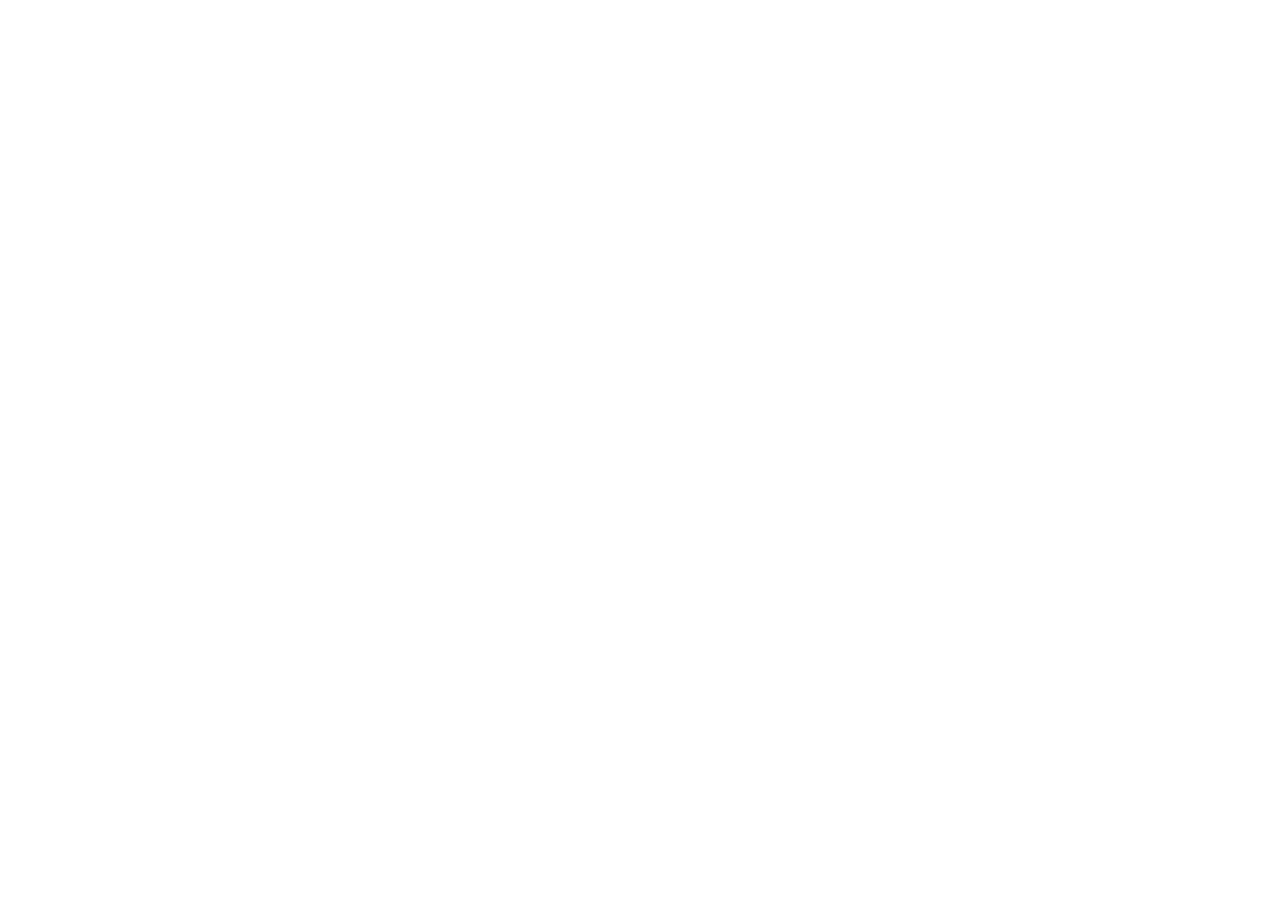
==== index.html @ 12c87881 "added some page for testing" ====
<!DOCTYPE html>
<html lang="ru">
<head>
    <meta charset="UTF-8">
    <meta name="viewport" content="width=device-width, initial-scale=1.0">
    <title>SANCHEXAS WRITES</title>
    <style>
        body{
            font-family: monospace;
            font-size: 18px;
        }
    </style>
</head>
<body>
    
    <script>
        
    </script>
</body>
</html>
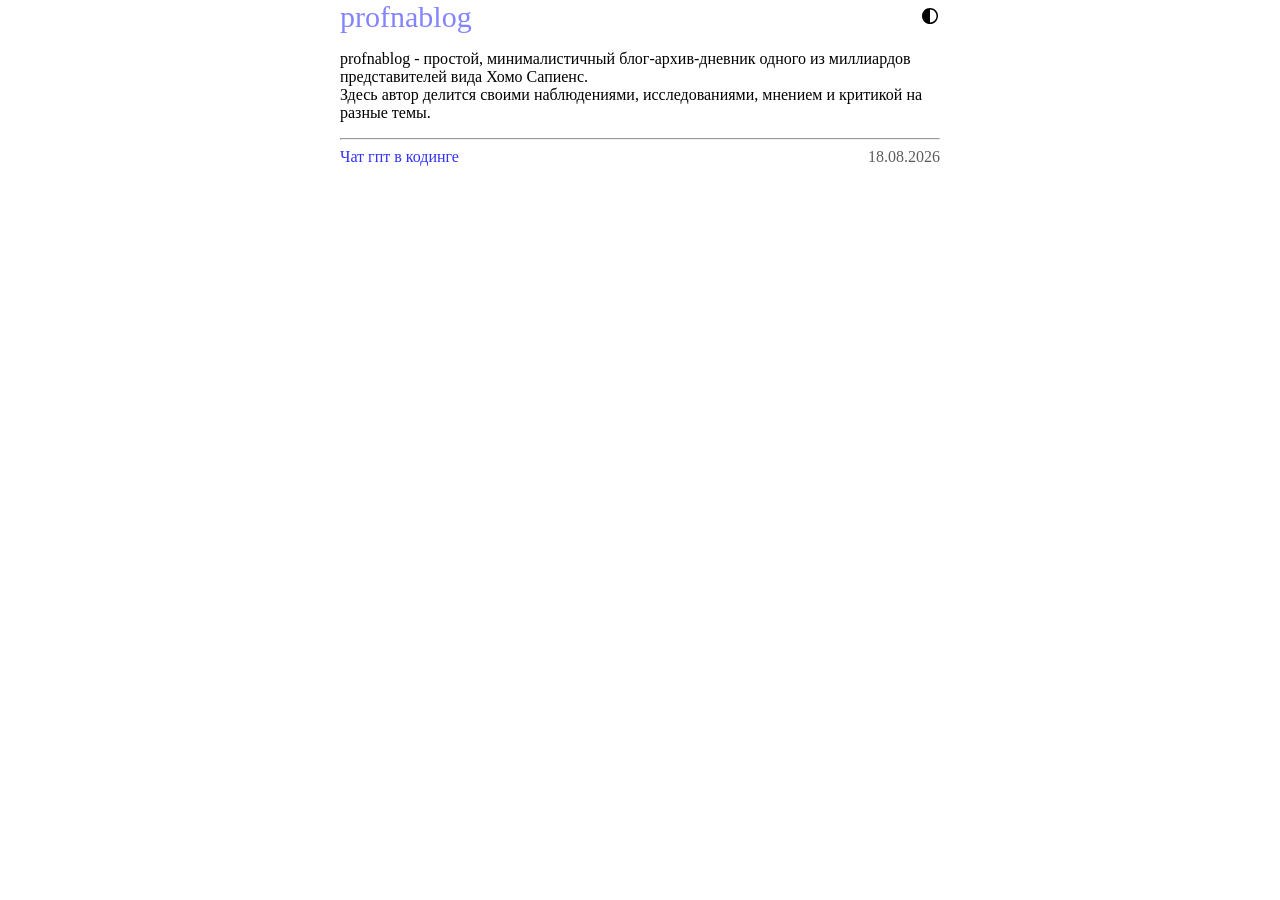
==== commit 569566e7: "some article idk" ====
--- a/index.html
+++ b/index.html
@@ -3,18 +3,30 @@
 <head>
     <meta charset="UTF-8">
     <meta name="viewport" content="width=device-width, initial-scale=1.0">
-    <title>SANCHEXAS WRITES</title>
-    <style>
-        body{
-            font-family: monospace;
-            font-size: 18px;
-        }
-    </style>
+    <link rel="stylesheet" href="style.css">
+    <title>profnablog</title>
 </head>
 <body>
-    
-    <script>
-        
-    </script>
+    <header class="content">
+        <a class="logo" href="/">profnablog</a>
+        <button onclick="switchTheme()">
+            <svg width="20" height="20" viewBox="0 0 20 20" fill="none" xmlns="http://www.w3.org/2000/svg">
+                <path class="theme-icon" d="M10 3.5C11.7239 3.5 13.3772 4.18482 14.5962 5.40381C15.8152 6.62279 16.5 8.27609 16.5 10C16.5 11.7239 15.8152 13.3772 14.5962 14.5962C13.3772 15.8152 11.7239 16.5 10 16.5V3.5ZM10 2C7.87827 2 5.84344 2.84285 4.34315 4.34315C2.84285 5.84344 2 7.87827 2 10C2 12.1217 2.84285 14.1566 4.34315 15.6569C5.84344 17.1571 7.87827 18 10 18C12.1217 18 14.1566 17.1571 15.6569 15.6569C17.1571 14.1566 18 12.1217 18 10C18 7.87827 17.1571 5.84344 15.6569 4.34315C14.1566 2.84285 12.1217 2 10 2Z" fill="black"/>
+            </svg>
+        </button>
+    </header>
+    <main class="content">
+        <p>
+            profnablog - простой, минималистичный блог-архив-дневник одного из миллиардов представителей вида Хомо Сапиенс.<br/>Здесь автор делится своими наблюдениями, исследованиями, мнением и критикой на разные темы.
+        </p>
+        <hr>
+        <div class="links">
+            <a href="/ai-and-coding" class="article-link">Чат гпт в кодинге<span>18.08.2026</span></a>
+        </div>
+    </main>
+    <footer class="content">
+
+    </footer>
+    <script src="./script.js"></script>
 </body>
 </html>
--- a/style.css
+++ b/style.css
@@ -0,0 +1,95 @@
+@font-face {
+    font-family: 'JBMonoEB';
+    src: url('fonts/JetBrainsMono-ExtraBold.woff2') format('woff2');
+    font-weight: 400;
+}
+@font-face {
+    font-family: 'JBMonoM';
+    src: url('fonts/JetBrainsMono-Medium.woff2') format('woff2');
+    font-weight: 400;
+}
+@font-face {
+    font-family: 'JBMonoEBI';
+    src: url('fonts/JetBrainsMono-ExtraBoldItalic.woff2') format('woff2');
+    font-weight: 400;
+}
+@font-face {
+    font-family: 'JBMonoI';
+    src: url('fonts/JetBrainsMono-Italic.woff2') format('woff2');
+    font-weight: 400;
+}
+body{
+    font-family: 'JBMonoM';
+    font-size: 16px;
+    margin: 0 auto;
+}
+.dark-theme{
+    color: aliceblue;
+    background: rgb(12, 12, 12);
+}
+.dark-theme .theme-icon{
+    fill: rgb(255, 255, 255);
+}
+.links{
+    display: flex;
+    flex-direction: column;
+    gap: 12px;
+}
+.article-link{
+    display: flex;
+    justify-content: space-between;
+    text-decoration: none;
+    color: rgb(49, 49, 255);
+}
+.article-link:hover{
+    text-decoration: underline;
+}
+.article-link span{
+    color: rgb(92, 92, 92);
+}
+.content{
+    max-width: 600px;
+    margin: 0 auto;
+}
+button{
+    background: none;
+    border: none;
+    padding: 0;
+    cursor: pointer;
+}
+header{
+    display: flex;
+    align-items: center;
+    justify-content: space-between;
+}
+.quote{
+    font-family: "JBMonoI";
+    color: rgb(146, 146, 146);
+    margin: 0 auto;
+    max-width: 400px;
+}
+h1{
+    font-family: 'JBMonoEB';
+    font-size: 20px;
+}
+.logo{
+    font-family: 'JBMonoEBI';
+    margin: 0px;
+    color: rgb(132, 132, 255);
+    text-decoration: none;
+    font-size: 30px;
+}
+::selection {
+    background-color: rgb(162, 162, 230);
+    color: #ffffff;
+}
+::-moz-selection {
+    background-color: rgb(162, 162, 230);
+    color: #ffffff;
+}
+
+@media screen and (max-width: 630px){
+    .content{
+        padding: 0px 16px;
+    }
+}
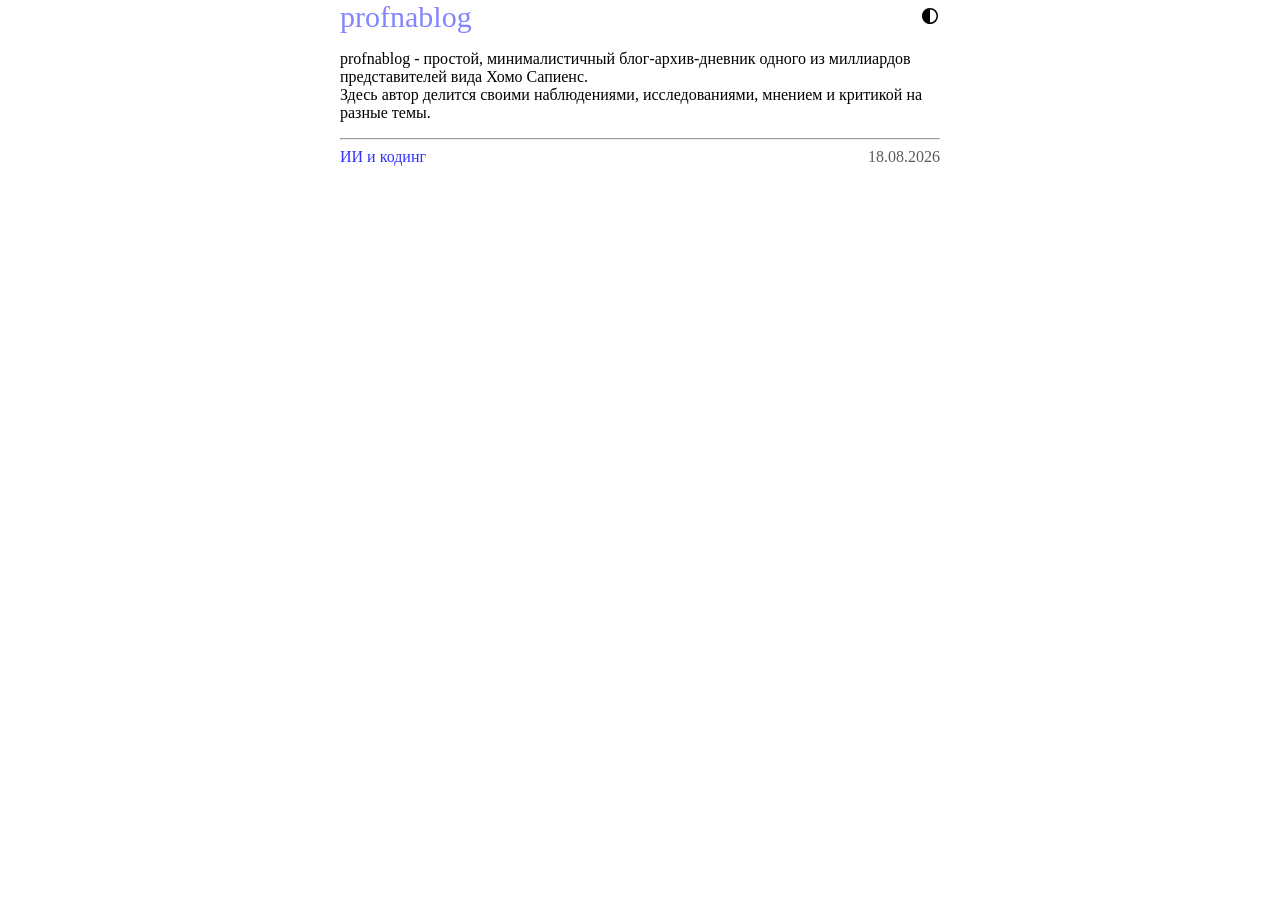
==== commit a51f8c0f: "changed title of article ai in coding" ====
--- a/index.html
+++ b/index.html
@@ -21,7 +21,7 @@
         </p>
         <hr>
         <div class="links">
-            <a href="/ai-and-coding" class="article-link">Чат гпт в кодинге<span>18.08.2026</span></a>
+            <a href="/ai-and-coding" class="article-link">ИИ и кодинг<span>18.08.2026</span></a>
         </div>
     </main>
     <footer class="content">
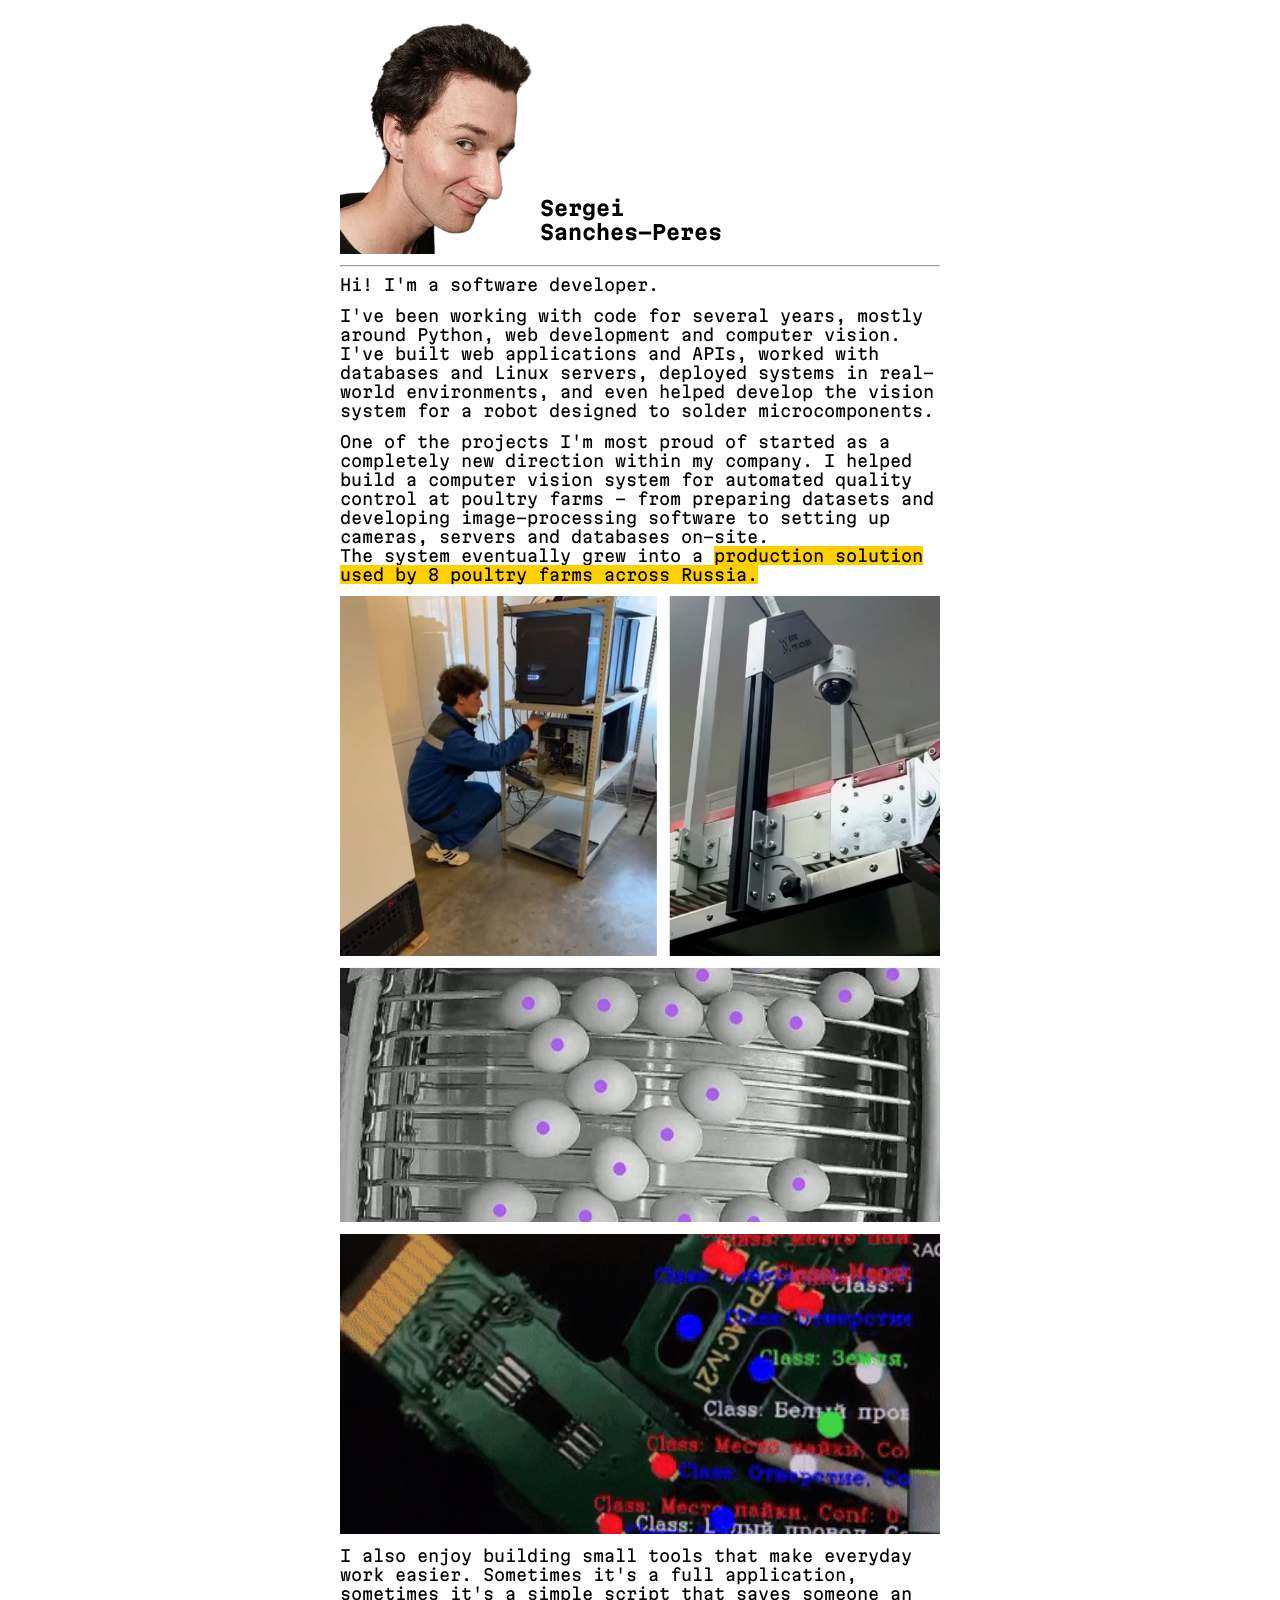
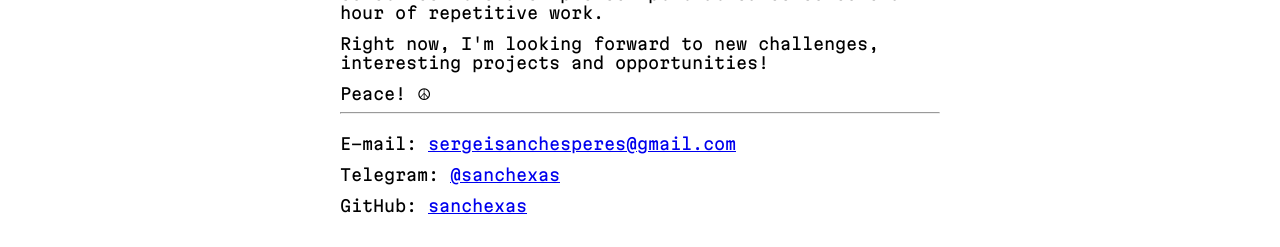
==== commit 902fd386: "changed content completely" ====
--- a/index.html
+++ b/index.html
@@ -1,32 +1,40 @@
 <!DOCTYPE html>
-<html lang="ru">
+<html lang="en">
 <head>
     <meta charset="UTF-8">
+    <link rel="icon" href="favicon.svg" type="image/svg+xml">
     <meta name="viewport" content="width=device-width, initial-scale=1.0">
     <link rel="stylesheet" href="style.css">
-    <title>profnablog</title>
+    <title>sanchexas</title>
 </head>
 <body>
-    <header class="content">
-        <a class="logo" href="/">profnablog</a>
-        <button onclick="switchTheme()">
-            <svg width="20" height="20" viewBox="0 0 20 20" fill="none" xmlns="http://www.w3.org/2000/svg">
-                <path class="theme-icon" d="M10 3.5C11.7239 3.5 13.3772 4.18482 14.5962 5.40381C15.8152 6.62279 16.5 8.27609 16.5 10C16.5 11.7239 15.8152 13.3772 14.5962 14.5962C13.3772 15.8152 11.7239 16.5 10 16.5V3.5ZM10 2C7.87827 2 5.84344 2.84285 4.34315 4.34315C2.84285 5.84344 2 7.87827 2 10C2 12.1217 2.84285 14.1566 4.34315 15.6569C5.84344 17.1571 7.87827 18 10 18C12.1217 18 14.1566 17.1571 15.6569 15.6569C17.1571 14.1566 18 12.1217 18 10C18 7.87827 17.1571 5.84344 15.6569 4.34315C14.1566 2.84285 12.1217 2 10 2Z" fill="black"/>
-            </svg>
-        </button>
-    </header>
-    <main class="content">
-        <p>
-            profnablog - простой, минималистичный блог-архив-дневник одного из миллиардов представителей вида Хомо Сапиенс.<br/>Здесь автор делится своими наблюдениями, исследованиями, мнением и критикой на разные темы.
-        </p>
+    <div class="wrapper">
+        <header>
+            <div class="avatar-container">
+                <img class="avatar" src="me.webp" alt="">
+            </div>
+            <div style="display: flex; flex-direction: column; justify-content: flex-end;">
+                <h1>Sergei <br/>Sanches-Peres</h1>
+            </div>
+        </header>
         <hr>
-        <div class="links">
-            <a href="/ai-and-coding" class="article-link">ИИ и кодинг<span>18.08.2026</span></a>
-        </div>
-    </main>
-    <footer class="content">
-
-    </footer>
-    <script src="./script.js"></script>
+        <main>
+            <p>Hi! I'm a software developer.</p>
+            <p>I've been working with code for several years, mostly around Python, web development and computer vision. I've built web applications and APIs, worked with databases and Linux servers, deployed systems in real-world environments, and even helped develop the vision system for a robot designed to solder microcomponents.</p>
+            
+            <p>One of the projects I'm most proud of started as a completely new direction within my company. I helped build a computer vision system for automated quality control at poultry farms - from preparing datasets and developing image-processing software to setting up cameras, servers and databases on-site. <br/> The system eventually grew into a <span style="background: rgb(255, 208, 0); color: black;">production solution used by 8 poultry farms across Russia.</span> </p>
+            <img src="mywork.webp" alt="">
+            <img class="cropped-gif" src="wires.gif" alt="">
+            <p>I also enjoy building small tools that make everyday work easier. Sometimes it's a full application, sometimes it's a simple script that saves someone an hour of repetitive work.</p>
+            <p>Right now, I'm looking forward to new challenges, interesting projects and opportunities!</p>
+            <p>Peace! ☮︎</p>
+        </main>
+        <hr>
+        <footer>
+            <p>E-mail: <a href="mailto:sergeisanchesperes@gmail.com">sergeisanchesperes@gmail.com</a></p>
+            <p>Telegram: <a href="http://t.me/sanchexas">@sanchexas</a></p>
+            <p>GitHub: <a href="https://github.com/sanchexas">sanchexas</a></p>
+        </footer>
+    </div>
 </body>
 </html>
--- a/style.css
+++ b/style.css
@@ -1,95 +1,72 @@
 @font-face {
-    font-family: 'JBMonoEB';
-    src: url('fonts/JetBrainsMono-ExtraBold.woff2') format('woff2');
-    font-weight: 400;
+    font-family: 'MMR';
+    src: url('./fonts/MartianMono-Regular.ttf') format('woff2');
+    font-style: normal;
 }
 @font-face {
-    font-family: 'JBMonoM';
-    src: url('fonts/JetBrainsMono-Medium.woff2') format('woff2');
-    font-weight: 400;
+    font-family: 'MMB';
+    src: url('./fonts/MartianMono-Bold.ttf') format('woff2');
+    font-style: normal;
 }
 @font-face {
-    font-family: 'JBMonoEBI';
-    src: url('fonts/JetBrainsMono-ExtraBoldItalic.woff2') format('woff2');
-    font-weight: 400;
+    font-family: 'MMM';
+    src: url('./fonts/MartianMono-Medium.ttf') format('woff2');
+    font-style: normal;
 }
-@font-face {
-    font-family: 'JBMonoI';
-    src: url('fonts/JetBrainsMono-Italic.woff2') format('woff2');
-    font-weight: 400;
+p{
+    margin: 0;
+}
+h1{
+    font-size: 20px;
+    font-style: normal;
+    font-family: 'MMB';
 }
 body{
-    font-family: 'JBMonoM';
-    font-size: 16px;
     margin: 0 auto;
+    /* background: rgb(124, 54, 255); */
+    font-family: 'MMR';
 }
-.dark-theme{
-    color: aliceblue;
-    background: rgb(12, 12, 12);
+header{
+    display: flex;
 }
-.dark-theme .theme-icon{
-    fill: rgb(255, 255, 255);
+.wrapper{
+    margin: 20px auto;
+    max-width: 600px;
 }
-.links{
+.avatar{
+    width: 200px;
+}
+img{
+    width: 100%;
+}
+.cropped-gif {
+    width: 100%;
+    height: 300px;
+    object-fit: cover; 
+    object-position: center; 
+}
+main{
     display: flex;
     flex-direction: column;
     gap: 12px;
 }
-.article-link{
+footer{
     display: flex;
-    justify-content: space-between;
-    text-decoration: none;
-    color: rgb(49, 49, 255);
+    flex-direction: column;
+    gap: 12px;
+    padding: 12px 0;
 }
-.article-link:hover{
-    text-decoration: underline;
-}
-.article-link span{
-    color: rgb(92, 92, 92);
-}
-.content{
-    max-width: 600px;
-    margin: 0 auto;
-}
-button{
-    background: none;
-    border: none;
-    padding: 0;
-    cursor: pointer;
-}
-header{
-    display: flex;
-    align-items: center;
-    justify-content: space-between;
-}
-.quote{
-    font-family: "JBMonoI";
-    color: rgb(146, 146, 146);
-    margin: 0 auto;
-    max-width: 400px;
-}
-h1{
-    font-family: 'JBMonoEB';
-    font-size: 20px;
-}
-.logo{
-    font-family: 'JBMonoEBI';
-    margin: 0px;
-    color: rgb(132, 132, 255);
-    text-decoration: none;
-    font-size: 30px;
-}
-::selection {
-    background-color: rgb(162, 162, 230);
-    color: #ffffff;
-}
-::-moz-selection {
-    background-color: rgb(162, 162, 230);
-    color: #ffffff;
-}
-
-@media screen and (max-width: 630px){
-    .content{
-        padding: 0px 16px;
+@media screen and (max-width: 610px) {
+    .wrapper{
+        padding: 0px 12px;
+    }
+    body{
+        font-size: 12px;
+    }
+    h1{
+        font-size: 16px;
+    }
+    .avatar{
+        width: 150px;
     }
 }
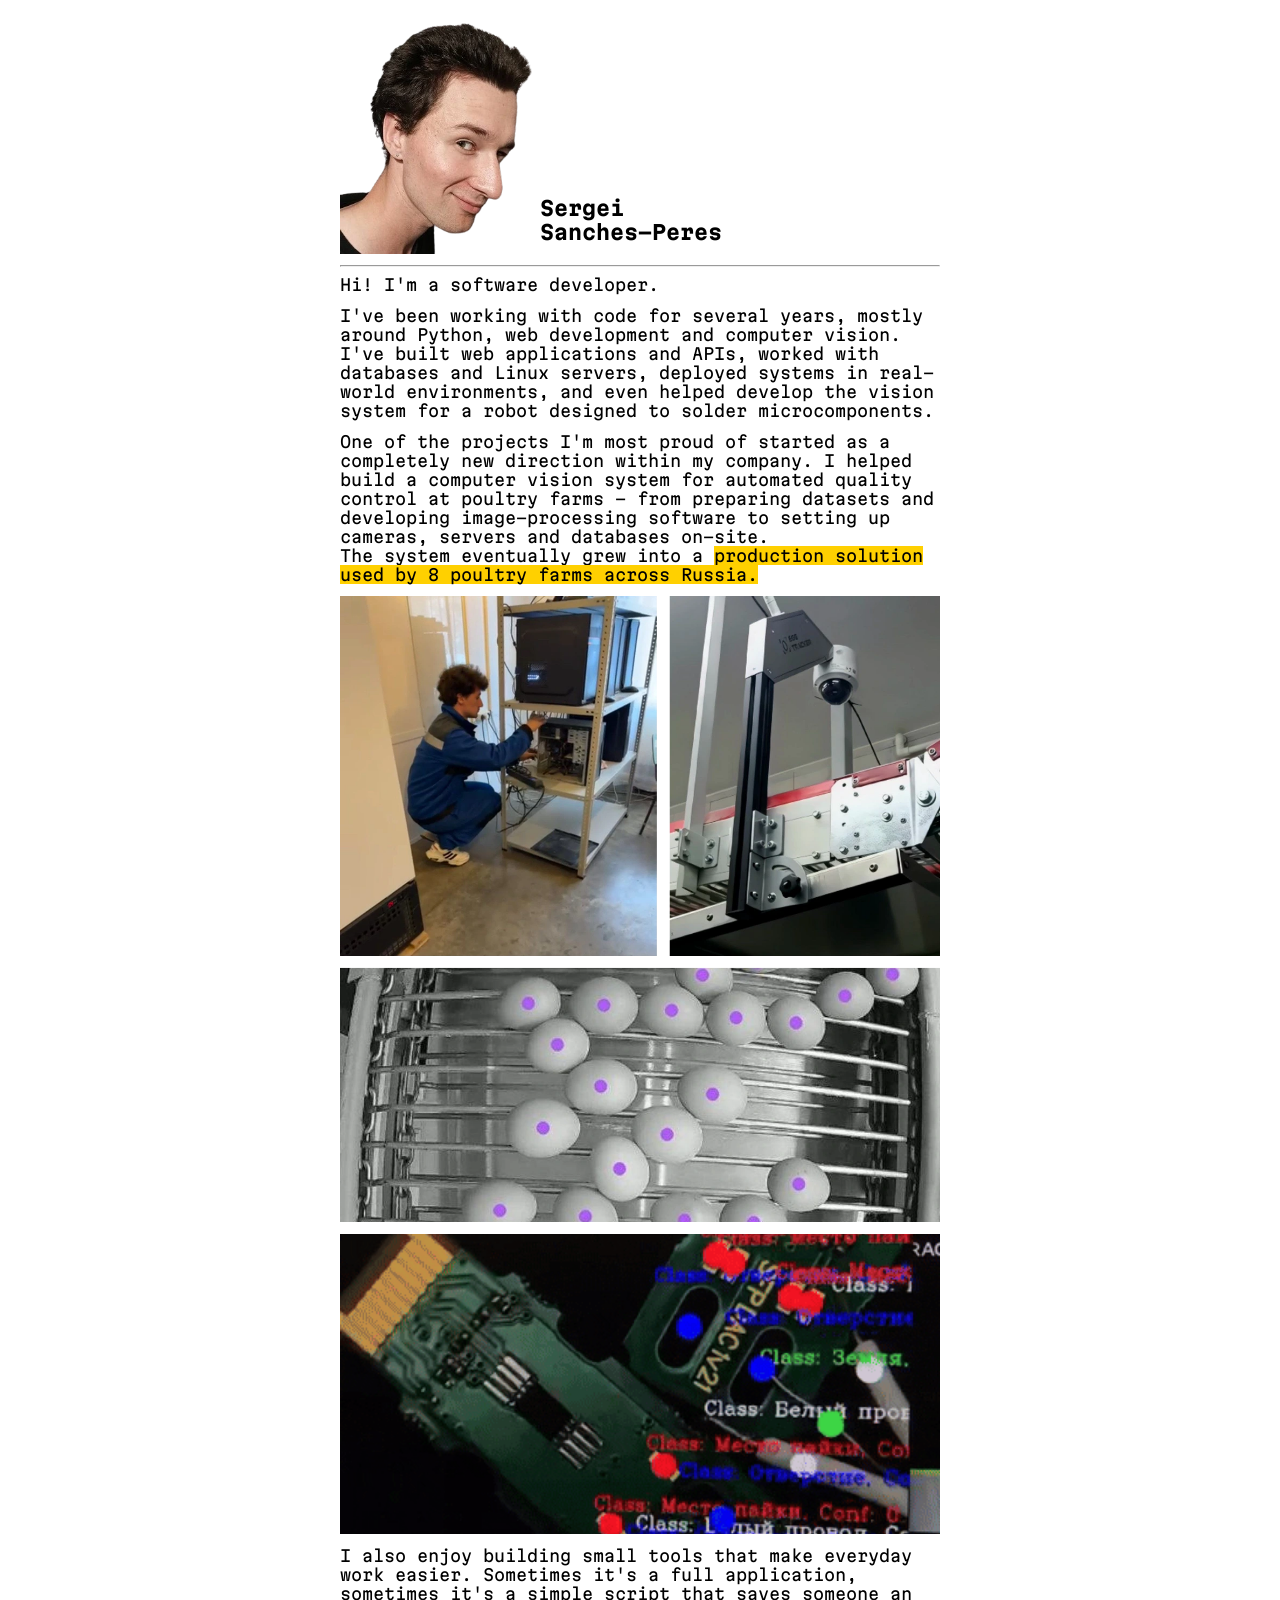
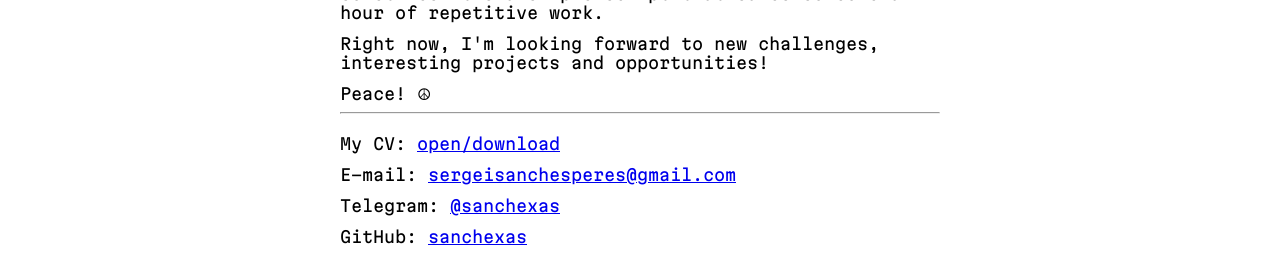
==== commit 5142b74c: "added cv" ====
--- a/index.html
+++ b/index.html
@@ -31,6 +31,7 @@
         </main>
         <hr>
         <footer>
+            <p>My CV: <a href="CV Sergei Sanches-Peres.pdf" target="_blank">open/download</a></p>
             <p>E-mail: <a href="mailto:sergeisanchesperes@gmail.com">sergeisanchesperes@gmail.com</a></p>
             <p>Telegram: <a href="http://t.me/sanchexas">@sanchexas</a></p>
             <p>GitHub: <a href="https://github.com/sanchexas">sanchexas</a></p>
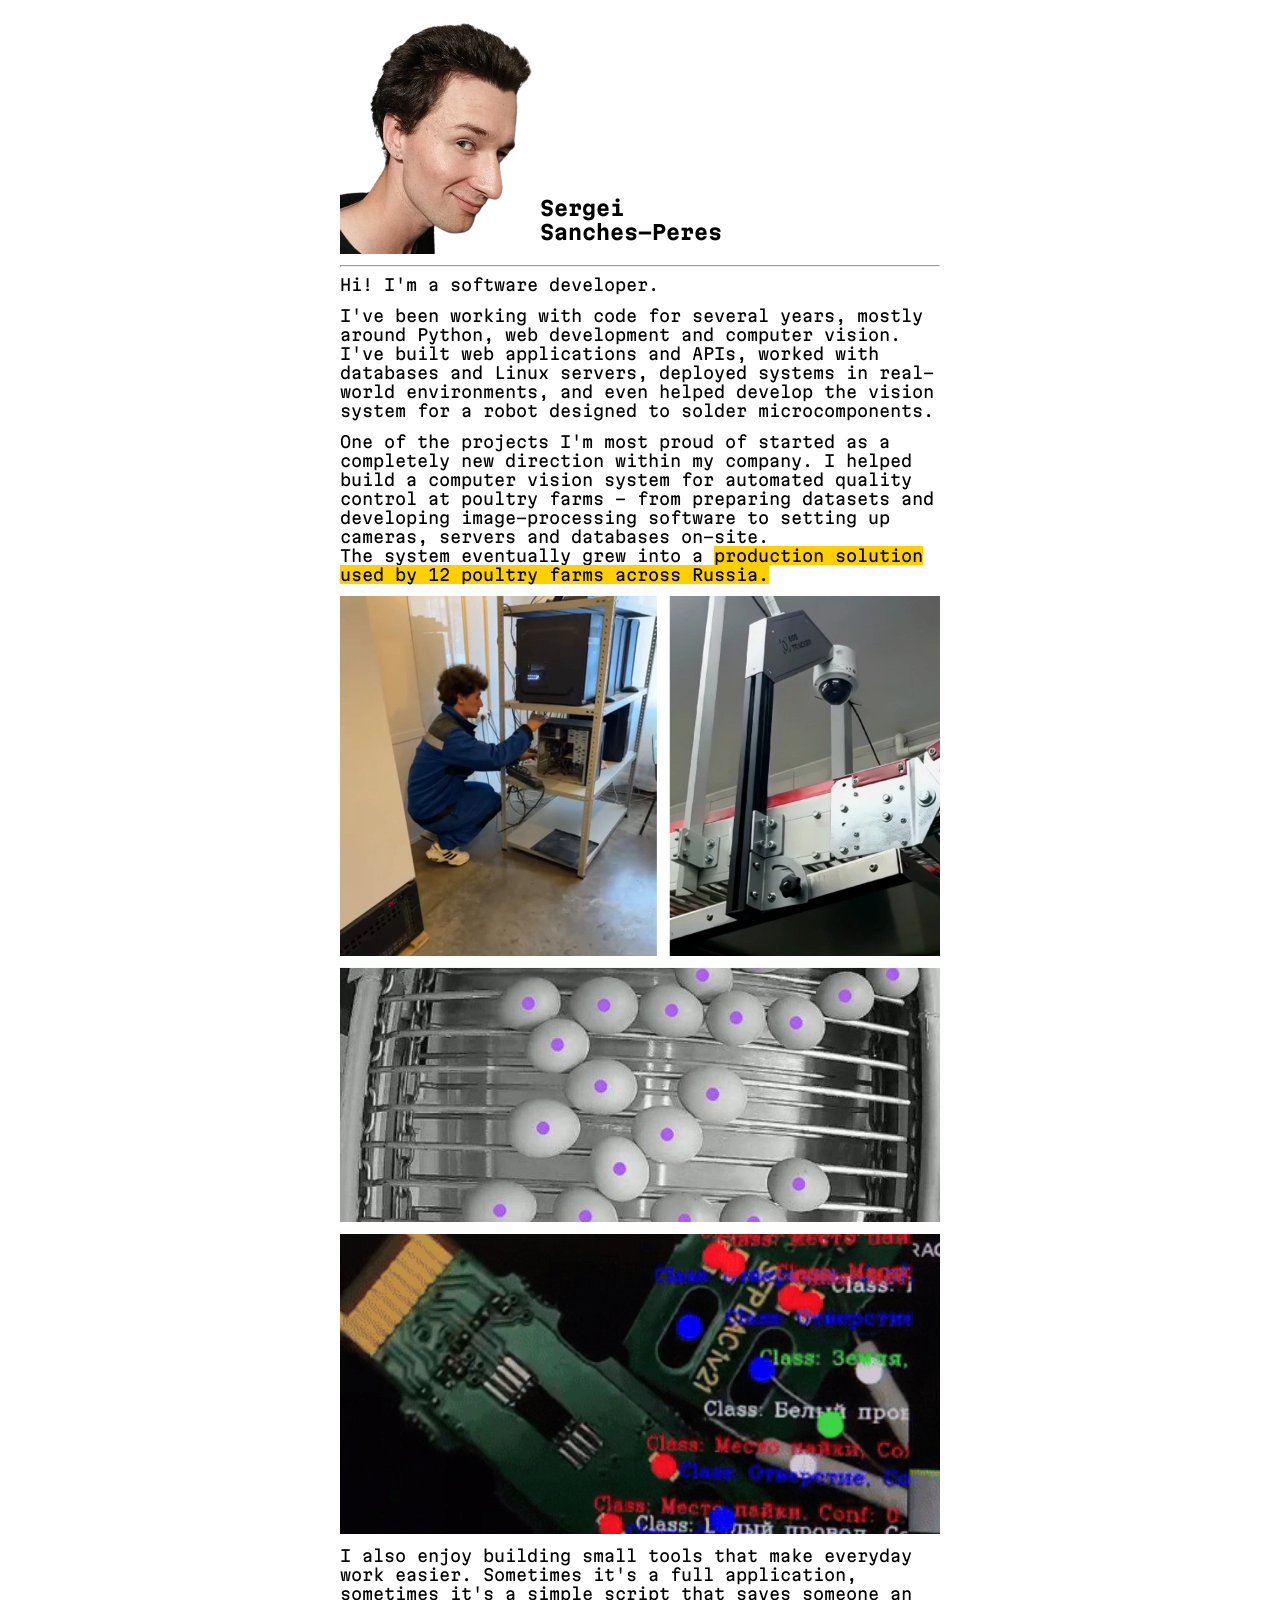
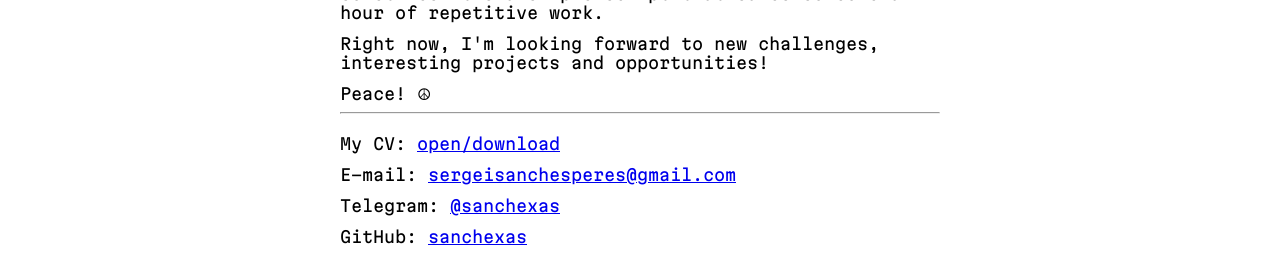
==== commit 79343ef2: "why did i actually wrote 8, when it's 12" ====
--- a/index.html
+++ b/index.html
@@ -22,7 +22,7 @@
             <p>Hi! I'm a software developer.</p>
             <p>I've been working with code for several years, mostly around Python, web development and computer vision. I've built web applications and APIs, worked with databases and Linux servers, deployed systems in real-world environments, and even helped develop the vision system for a robot designed to solder microcomponents.</p>
             
-            <p>One of the projects I'm most proud of started as a completely new direction within my company. I helped build a computer vision system for automated quality control at poultry farms - from preparing datasets and developing image-processing software to setting up cameras, servers and databases on-site. <br/> The system eventually grew into a <span style="background: rgb(255, 208, 0); color: black;">production solution used by 8 poultry farms across Russia.</span> </p>
+            <p>One of the projects I'm most proud of started as a completely new direction within my company. I helped build a computer vision system for automated quality control at poultry farms - from preparing datasets and developing image-processing software to setting up cameras, servers and databases on-site. <br/> The system eventually grew into a <span style="background: rgb(255, 208, 0); color: black;">production solution used by 12 poultry farms across Russia.</span> </p>
             <img src="mywork.webp" alt="">
             <img class="cropped-gif" src="wires.gif" alt="">
             <p>I also enjoy building small tools that make everyday work easier. Sometimes it's a full application, sometimes it's a simple script that saves someone an hour of repetitive work.</p>
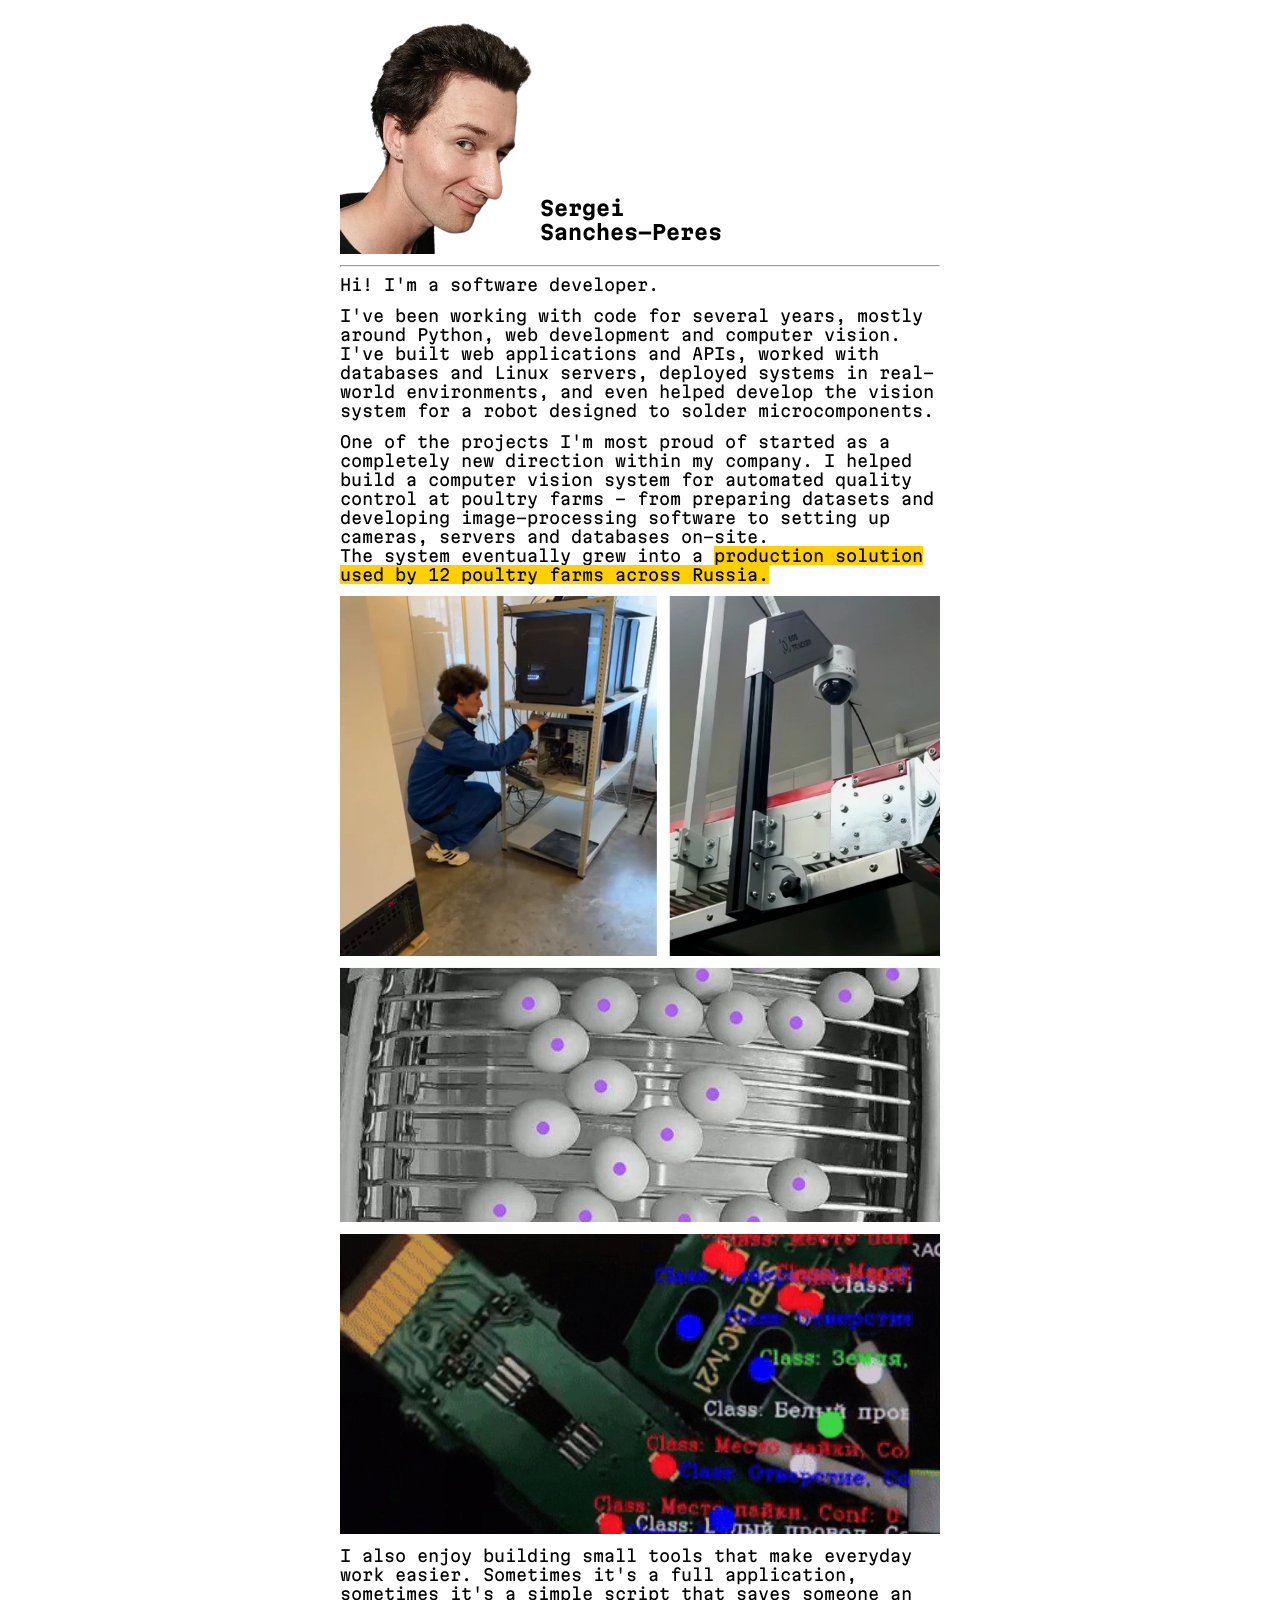
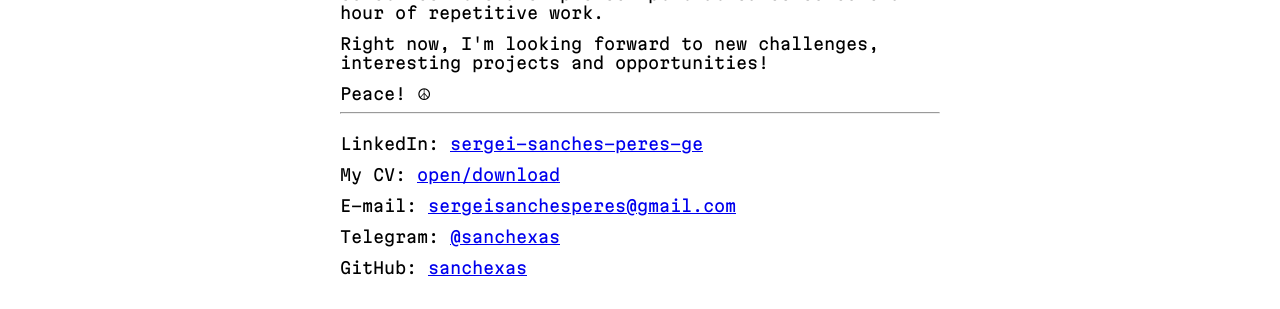
==== commit e7aea458: "added linkedin link" ====
--- a/index.html
+++ b/index.html
@@ -31,6 +31,7 @@
         </main>
         <hr>
         <footer>
+            <p>LinkedIn: <a href="https://www.linkedin.com/in/sergei-sanches-peres-ge" target="_blank">sergei-sanches-peres-ge</a></p>
             <p>My CV: <a href="CV Sergei Sanches-Peres.pdf" target="_blank">open/download</a></p>
             <p>E-mail: <a href="mailto:sergeisanchesperes@gmail.com">sergeisanchesperes@gmail.com</a></p>
             <p>Telegram: <a href="http://t.me/sanchexas">@sanchexas</a></p>
